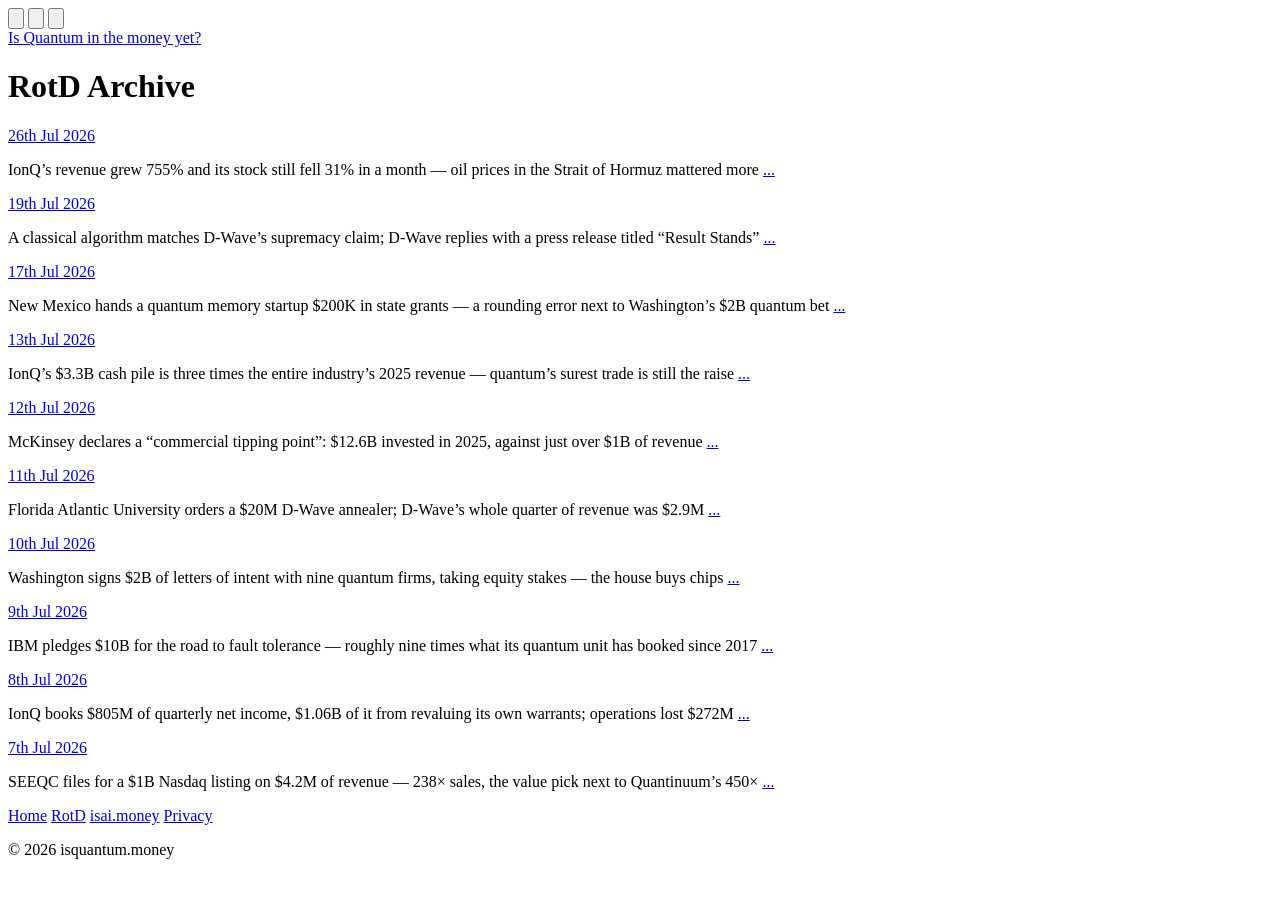
==== rotd/index.html @ f1ada610 "deploy: 2026-07-30" ====
<!DOCTYPE html>
<html lang="en">
  <head>
    <meta charset="UTF-8">
    <script>(function(){try{var t=localStorage.getItem('theme');if(t==='light'||t==='dark'){document.documentElement.setAttribute('data-theme',t);}}catch(e){}})();</script>
    <meta name="viewport" content="width=device-width, initial-scale=1.0">
    <meta http-equiv="X-UA-Compatible" content="IE=edge">

    <title>RotD Archive &mdash; Is Quantum in the Money Yet?</title>
    <meta name="description" content="Archive of RotD &mdash; the daily ridiculousness of the quantum industry&rsquo;s spending. Part of Is Quantum in the Money Yet?">
    <meta name="robots" content="index, follow">

    <link rel="canonical" href="https://isquantum.money/rotd/">
    
    

    <link rel="icon" type="image/svg+xml" href="/favicon.svg">

    <!-- Open Graph -->
    <meta property="og:type" content="website">
    <meta property="og:url" content="https://isquantum.money/rotd/">
    <meta property="og:title" content="RotD Archive &mdash; Is Quantum in the Money Yet?">
    <meta property="og:description" content="Archive of RotD &mdash; the daily ridiculousness of the quantum industry&rsquo;s spending.">
    <!-- og:image TBD — needs quantum-specific artwork (assets/OG.png, 1200×630) -->


    <link rel="stylesheet" href="/style.css">
    <script src="/theme.js" defer></script>

    
  </head>
  <body>

    <div class="theme-toggle" role="radiogroup" aria-label="Theme">
      <button type="button" data-theme-choice="light" role="radio" aria-checked="false" aria-label="Light" title="Light">
        <svg class="theme-toggle-icon" viewBox="0 0 24 24" aria-hidden="true">
          <circle cx="12" cy="12" r="4" fill="currentColor"/>
          <g stroke="currentColor" stroke-width="1.5" stroke-linecap="round">
            <line x1="12" y1="2" x2="12" y2="4.5"/>
            <line x1="12" y1="19.5" x2="12" y2="22"/>
            <line x1="2" y1="12" x2="4.5" y2="12"/>
            <line x1="19.5" y1="12" x2="22" y2="12"/>
            <line x1="4.93" y1="4.93" x2="6.64" y2="6.64"/>
            <line x1="17.36" y1="17.36" x2="19.07" y2="19.07"/>
            <line x1="4.93" y1="19.07" x2="6.64" y2="17.36"/>
            <line x1="17.36" y1="6.64" x2="19.07" y2="4.93"/>
          </g>
        </svg>
      </button>
      <button type="button" data-theme-choice="auto" role="radio" aria-checked="true" aria-label="Match system" title="Match system">
        <svg class="theme-toggle-icon" viewBox="0 0 24 24" aria-hidden="true">
          <circle cx="12" cy="12" r="9" fill="none" stroke="currentColor" stroke-width="1.5"/>
          <path d="M12 3a9 9 0 0 1 0 18Z" fill="currentColor"/>
        </svg>
      </button>
      <button type="button" data-theme-choice="dark" role="radio" aria-checked="false" aria-label="Dark" title="Dark">
        <svg class="theme-toggle-icon" viewBox="0 0 24 24" aria-hidden="true">
          <path d="M20 14.5A8.5 8.5 0 1 1 9.5 4a7 7 0 0 0 10.5 10.5Z" fill="currentColor"/>
        </svg>
      </button>
    </div>

    <div class="content" id="question">
      <a href="/">Is Quantum in the money yet?</a>
    </div>

    <div class="content archive-header">
      <h1>RotD Archive</h1>
    </div>

    <div class="content rotd-list">
<div class="aside rotd" id="rotd20260726">
  <div class="aside-title" title="Ridiculousness of the Day"><a href="/rotd/2026-07.html#rotd20260726">26th Jul 2026</a></div>
  <p class="rotd-body">IonQ&rsquo;s revenue grew 755% and its stock still fell 31% in a month &mdash; oil prices in the Strait of Hormuz mattered more <a href="https://www.tikr.com/blog/ionq-fell-31-in-a-month-was-the-selloff-justified" rel="noopener noreferrer">...</a></p>
</div>
<div class="aside rotd" id="rotd20260719">
  <div class="aside-title" title="Ridiculousness of the Day"><a href="/rotd/2026-07.html#rotd20260719">19th Jul 2026</a></div>
  <p class="rotd-body">A classical algorithm matches D-Wave&rsquo;s supremacy claim; D-Wave replies with a press release titled &ldquo;Result Stands&rdquo; <a href="https://www.dwavequantum.com/company/newsroom/press-release/d-wave-s-quantum-supremacy-result-stands/" rel="noopener noreferrer">...</a></p>
</div>
<div class="aside rotd" id="rotd20260717">
  <div class="aside-title" title="Ridiculousness of the Day"><a href="/rotd/2026-07.html#rotd20260717">17th Jul 2026</a></div>
  <p class="rotd-body">New Mexico hands a quantum memory startup $200K in state grants &mdash; a rounding error next to Washington&rsquo;s $2B quantum bet <a href="https://thequantuminsider.com/2026/07/14/photon-queue-wins-500000-grant-to-establish-quantum-technology-presence-in-new-mexico/" rel="noopener noreferrer">...</a></p>
</div>
<div class="aside rotd" id="rotd20260713">
  <div class="aside-title" title="Ridiculousness of the Day"><a href="/rotd/2026-07.html#rotd20260713">13th Jul 2026</a></div>
  <p class="rotd-body">IonQ&rsquo;s $3.3B cash pile is three times the entire industry&rsquo;s 2025 revenue &mdash; quantum&rsquo;s surest trade is still the raise <a href="https://www.ionq.com/news/ionq-announces-fourth-quarter-and-full-year-2025-financial-results" rel="noopener noreferrer">...</a></p>
</div>
<div class="aside rotd" id="rotd20260712">
  <div class="aside-title" title="Ridiculousness of the Day"><a href="/rotd/2026-07.html#rotd20260712">12th Jul 2026</a></div>
  <p class="rotd-body">McKinsey declares a &ldquo;commercial tipping point&rdquo;: $12.6B invested in 2025, against just over $1B of revenue <a href="https://www.mckinsey.com/capabilities/mckinsey-technology/our-insights/mckinsey-quantum-technology-monitor-2026-a-commercial-tipping-point" rel="noopener noreferrer">...</a></p>
</div>
<div class="aside rotd" id="rotd20260711">
  <div class="aside-title" title="Ridiculousness of the Day"><a href="/rotd/2026-07.html#rotd20260711">11th Jul 2026</a></div>
  <p class="rotd-body">Florida Atlantic University orders a $20M D-Wave annealer; D-Wave&rsquo;s whole quarter of revenue was $2.9M <a href="https://www.tradingview.com/news/tradingview:a2581256e5b7a:0-d-wave-quantum-reports-q1-2026-33-4m-bookings-588m-cash-q1-revenue-2-9m/" rel="noopener noreferrer">...</a></p>
</div>
<div class="aside rotd" id="rotd20260710">
  <div class="aside-title" title="Ridiculousness of the Day"><a href="/rotd/2026-07.html#rotd20260710">10th Jul 2026</a></div>
  <p class="rotd-body">Washington signs $2B of letters of intent with nine quantum firms, taking equity stakes &mdash; the house buys chips <a href="https://www.nist.gov/news-events/news/2026/05/department-commerce-announces-letters-intent-9-companies-2-billion" rel="noopener noreferrer">...</a></p>
</div>
<div class="aside rotd" id="rotd20260709">
  <div class="aside-title" title="Ridiculousness of the Day"><a href="/rotd/2026-07.html#rotd20260709">9th Jul 2026</a></div>
  <p class="rotd-body">IBM pledges $10B for the road to fault tolerance &mdash; roughly nine times what its quantum unit has booked since 2017 <a href="https://newsroom.ibm.com/2026-06-02-ibm-commits-more-than-10-billion-to-quantum-computing,-funding-its-roadmap-from-todays-leading-systems-to-the-worlds-first-fault-tolerant-quantum-computers" rel="noopener noreferrer">...</a></p>
</div>
<div class="aside rotd" id="rotd20260708">
  <div class="aside-title" title="Ridiculousness of the Day"><a href="/rotd/2026-07.html#rotd20260708">8th Jul 2026</a></div>
  <p class="rotd-body">IonQ books $805M of quarterly net income, $1.06B of it from revaluing its own warrants; operations lost $272M <a href="https://thequantuminsider.com/2026/05/06/ionq-reports-64-7-million-q1-2026-revenue-fueled-by-quantum-contracts-and-system-sales/" rel="noopener noreferrer">...</a></p>
</div>
<div class="aside rotd" id="rotd20260707">
  <div class="aside-title" title="Ridiculousness of the Day"><a href="/rotd/2026-07.html#rotd20260707">7th Jul 2026</a></div>
  <p class="rotd-body">SEEQC files for a $1B Nasdaq listing on $4.2M of revenue &mdash; 238&times; sales, the value pick next to Quantinuum&rsquo;s 450&times; <a href="https://quantumcomputingreport.com/seeqc-files-form-s-1-for-nasdaq-ipo-parallel-to-ongoing-allegro-merger-process/" rel="noopener noreferrer">...</a></p>
</div>
    </div>

    

    <nav class="sidebar" aria-label="Site links">
      <a class="sidebar-link" href="/">Home</a>
      <a class="sidebar-link" href="/rotd/">RotD</a>
      <a class="sidebar-link" href="https://isai.money" rel="noopener noreferrer">isai.money</a>
      <a class="sidebar-link" href="/privacy.html">Privacy</a>
    </nav>

    <footer>
      <p>
        &copy; <span id="copyright-year">2026</span> isquantum.money
      </p>
    </footer>

  </body>
</html>
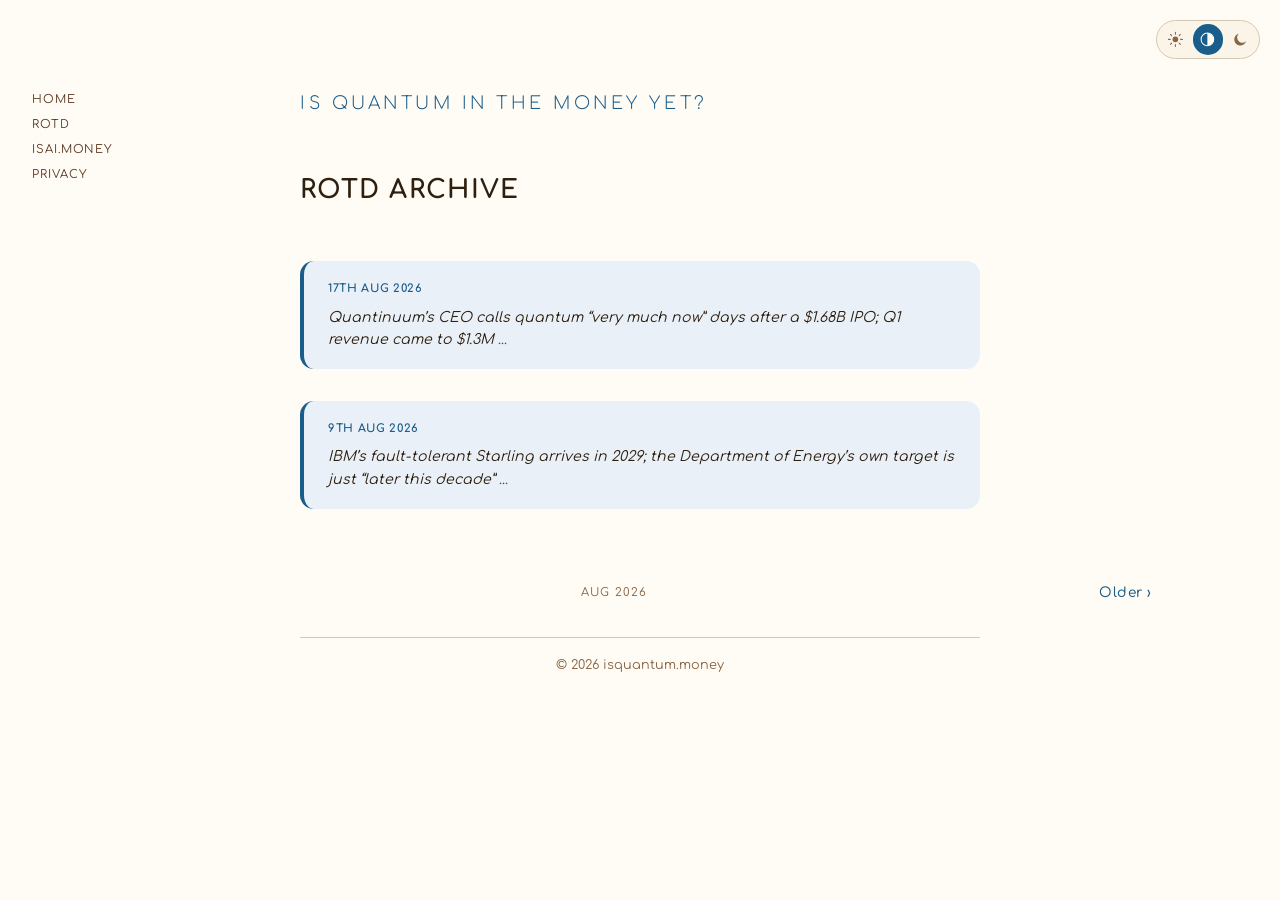
==== commit 09877964: "deploy: 2026-08-18" ====
--- a/rotd/index.html
+++ b/rotd/index.html
@@ -12,7 +12,7 @@
 
     <link rel="canonical" href="https://isquantum.money/rotd/">
     
-    
+    <link rel="next" href="/rotd/2026-07.html">
 
     <link rel="icon" type="image/svg+xml" href="/favicon.svg">
 
@@ -69,49 +69,17 @@
     </div>
 
     <div class="content rotd-list">
-<div class="aside rotd" id="rotd20260726">
-  <div class="aside-title" title="Ridiculousness of the Day"><a href="/rotd/2026-07.html#rotd20260726">26th Jul 2026</a></div>
-  <p class="rotd-body">IonQ&rsquo;s revenue grew 755% and its stock still fell 31% in a month &mdash; oil prices in the Strait of Hormuz mattered more <a href="https://www.tikr.com/blog/ionq-fell-31-in-a-month-was-the-selloff-justified" rel="noopener noreferrer">...</a></p>
+<div class="aside rotd" id="rotd20260817">
+  <div class="aside-title" title="Ridiculousness of the Day"><a href="/rotd/2026-08.html#rotd20260817">17th Aug 2026</a></div>
+  <p class="rotd-body">Quantinuum&rsquo;s CEO calls quantum &ldquo;very much now&rdquo; days after a $1.68B IPO; Q1 revenue came to $1.3M <a href="https://finance.yahoo.com/markets/stocks/articles/next-quantum-computing-ipo-ceo-123857021.html" rel="noopener noreferrer">...</a></p>
 </div>
-<div class="aside rotd" id="rotd20260719">
-  <div class="aside-title" title="Ridiculousness of the Day"><a href="/rotd/2026-07.html#rotd20260719">19th Jul 2026</a></div>
-  <p class="rotd-body">A classical algorithm matches D-Wave&rsquo;s supremacy claim; D-Wave replies with a press release titled &ldquo;Result Stands&rdquo; <a href="https://www.dwavequantum.com/company/newsroom/press-release/d-wave-s-quantum-supremacy-result-stands/" rel="noopener noreferrer">...</a></p>
-</div>
-<div class="aside rotd" id="rotd20260717">
-  <div class="aside-title" title="Ridiculousness of the Day"><a href="/rotd/2026-07.html#rotd20260717">17th Jul 2026</a></div>
-  <p class="rotd-body">New Mexico hands a quantum memory startup $200K in state grants &mdash; a rounding error next to Washington&rsquo;s $2B quantum bet <a href="https://thequantuminsider.com/2026/07/14/photon-queue-wins-500000-grant-to-establish-quantum-technology-presence-in-new-mexico/" rel="noopener noreferrer">...</a></p>
-</div>
-<div class="aside rotd" id="rotd20260713">
-  <div class="aside-title" title="Ridiculousness of the Day"><a href="/rotd/2026-07.html#rotd20260713">13th Jul 2026</a></div>
-  <p class="rotd-body">IonQ&rsquo;s $3.3B cash pile is three times the entire industry&rsquo;s 2025 revenue &mdash; quantum&rsquo;s surest trade is still the raise <a href="https://www.ionq.com/news/ionq-announces-fourth-quarter-and-full-year-2025-financial-results" rel="noopener noreferrer">...</a></p>
-</div>
-<div class="aside rotd" id="rotd20260712">
-  <div class="aside-title" title="Ridiculousness of the Day"><a href="/rotd/2026-07.html#rotd20260712">12th Jul 2026</a></div>
-  <p class="rotd-body">McKinsey declares a &ldquo;commercial tipping point&rdquo;: $12.6B invested in 2025, against just over $1B of revenue <a href="https://www.mckinsey.com/capabilities/mckinsey-technology/our-insights/mckinsey-quantum-technology-monitor-2026-a-commercial-tipping-point" rel="noopener noreferrer">...</a></p>
-</div>
-<div class="aside rotd" id="rotd20260711">
-  <div class="aside-title" title="Ridiculousness of the Day"><a href="/rotd/2026-07.html#rotd20260711">11th Jul 2026</a></div>
-  <p class="rotd-body">Florida Atlantic University orders a $20M D-Wave annealer; D-Wave&rsquo;s whole quarter of revenue was $2.9M <a href="https://www.tradingview.com/news/tradingview:a2581256e5b7a:0-d-wave-quantum-reports-q1-2026-33-4m-bookings-588m-cash-q1-revenue-2-9m/" rel="noopener noreferrer">...</a></p>
-</div>
-<div class="aside rotd" id="rotd20260710">
-  <div class="aside-title" title="Ridiculousness of the Day"><a href="/rotd/2026-07.html#rotd20260710">10th Jul 2026</a></div>
-  <p class="rotd-body">Washington signs $2B of letters of intent with nine quantum firms, taking equity stakes &mdash; the house buys chips <a href="https://www.nist.gov/news-events/news/2026/05/department-commerce-announces-letters-intent-9-companies-2-billion" rel="noopener noreferrer">...</a></p>
-</div>
-<div class="aside rotd" id="rotd20260709">
-  <div class="aside-title" title="Ridiculousness of the Day"><a href="/rotd/2026-07.html#rotd20260709">9th Jul 2026</a></div>
-  <p class="rotd-body">IBM pledges $10B for the road to fault tolerance &mdash; roughly nine times what its quantum unit has booked since 2017 <a href="https://newsroom.ibm.com/2026-06-02-ibm-commits-more-than-10-billion-to-quantum-computing,-funding-its-roadmap-from-todays-leading-systems-to-the-worlds-first-fault-tolerant-quantum-computers" rel="noopener noreferrer">...</a></p>
-</div>
-<div class="aside rotd" id="rotd20260708">
-  <div class="aside-title" title="Ridiculousness of the Day"><a href="/rotd/2026-07.html#rotd20260708">8th Jul 2026</a></div>
-  <p class="rotd-body">IonQ books $805M of quarterly net income, $1.06B of it from revaluing its own warrants; operations lost $272M <a href="https://thequantuminsider.com/2026/05/06/ionq-reports-64-7-million-q1-2026-revenue-fueled-by-quantum-contracts-and-system-sales/" rel="noopener noreferrer">...</a></p>
-</div>
-<div class="aside rotd" id="rotd20260707">
-  <div class="aside-title" title="Ridiculousness of the Day"><a href="/rotd/2026-07.html#rotd20260707">7th Jul 2026</a></div>
-  <p class="rotd-body">SEEQC files for a $1B Nasdaq listing on $4.2M of revenue &mdash; 238&times; sales, the value pick next to Quantinuum&rsquo;s 450&times; <a href="https://quantumcomputingreport.com/seeqc-files-form-s-1-for-nasdaq-ipo-parallel-to-ongoing-allegro-merger-process/" rel="noopener noreferrer">...</a></p>
+<div class="aside rotd" id="rotd20260809">
+  <div class="aside-title" title="Ridiculousness of the Day"><a href="/rotd/2026-08.html#rotd20260809">9th Aug 2026</a></div>
+  <p class="rotd-body">IBM&rsquo;s fault-tolerant Starling arrives in 2029; the Department of Energy&rsquo;s own target is just &ldquo;later this decade&rdquo; <a href="https://www.prnewswire.com/news-releases/the-quantum-sector-hits-an-inflection-point-federal-money-real-milestones-and-a-security-race-running-in-parallel-302818222.html" rel="noopener noreferrer">...</a></p>
 </div>
     </div>
 
-    
+    <nav class="content pager" aria-label="Archive pages"><span class="pager-placeholder"></span><span class="pager-page">Aug 2026</span><a class="pager-older" href="/rotd/2026-07.html">Older &rsaquo;</a></nav>
 
     <nav class="sidebar" aria-label="Site links">
       <a class="sidebar-link" href="/">Home</a>
--- a/style.css
+++ b/style.css
@@ -0,0 +1,768 @@
+/* ============================================================
+   Bauhaus / Solarized Light stylesheet
+   ============================================================ */
+
+/* Google Fonts: Comfortaa */
+@import url('https://fonts.googleapis.com/css2?family=Comfortaa:wght@300;400;500;600;700&display=swap');
+
+/* ── Design tokens ──────────────────────────────────────── */
+:root {
+  /* Backgrounds: cream & beige spectrum */
+  --bg-page:      #fefcf5;   /* very light cream — page background */
+  --bg-section:   #faf5e8;   /* slightly warmer, section backgrounds */
+  --bg-beige:     #f2ead8;   /* used for table heads */
+  --bg-rotd:      #eaf0f7;   /* cool blue-tinted pane for ROTD */
+
+  /* Foreground */
+  --fg-black:     #1c1c1c;   /* body text */
+  --fg-brown-dk:  #2e1f0f;   /* darkest title text */
+  --fg-brown:     #5c3520;   /* mid brown — subheadings, footer */
+  --fg-brown-lt:  #8a6545;   /* lighter brown — captions, meta */
+
+  /* Accents */
+  --accent-blue:  #1a5c8a;   /* deep blue — links */
+  --accent-red:   #8b1a1a;   /* deep red */
+  --accent-yellow:#b58900;   /* rich solarized yellow */
+  --accent-green: #3d6b00;   /* used sparingly */
+
+  /* Borders */
+  --border-main:  #d4c9b0;
+  --border-table: #c8bda0;
+
+  /* Typography */
+  --font-main: 'Comfortaa', 'Segoe UI', sans-serif;
+
+  /* Spacing rhythm */
+  --space-xs: 0.5rem;
+  --space-sm: 1rem;
+  --space-md: 2rem;
+  --space-lg: 3.5rem;
+  --space-xl: 5rem;
+}
+
+/* ── Dark tokens — Bauhaus / Solarized Dark ─────────────────
+   Applied automatically when the OS/browser reports a dark
+   appearance, unless overridden by an explicit user choice
+   (see [data-theme] below). Same token names, same relative
+   contrast relationships, warm palette inverted onto a near-
+   black ground. */
+@media (prefers-color-scheme: dark) {
+  :root {
+    --bg-page:      #1b140d;
+    --bg-section:   #221a12;
+    --bg-beige:     #2b2117;
+    --bg-rotd:      #16202b;
+
+    --fg-black:     #ede4d3;
+    --fg-brown-dk:  #f5ecd9;
+    --fg-brown:     #d9c3a0;
+    --fg-brown-lt:  #a68a68;
+
+    --accent-blue:  #6cb6e8;
+    --accent-red:   #e2726b;
+    --accent-yellow:#e0b64d;
+    --accent-green: #8bc34a;
+
+    --border-main:  #4a3c2a;
+    --border-table: #55442f;
+  }
+}
+
+/* Explicit user choice always wins over the OS/browser default above. */
+:root[data-theme="dark"] {
+  --bg-page:      #1b140d;
+  --bg-section:   #221a12;
+  --bg-beige:     #2b2117;
+  --bg-rotd:      #16202b;
+
+  --fg-black:     #ede4d3;
+  --fg-brown-dk:  #f5ecd9;
+  --fg-brown:     #d9c3a0;
+  --fg-brown-lt:  #a68a68;
+
+  --accent-blue:  #6cb6e8;
+  --accent-red:   #e2726b;
+  --accent-yellow:#e0b64d;
+  --accent-green: #8bc34a;
+
+  --border-main:  #4a3c2a;
+  --border-table: #55442f;
+}
+
+:root[data-theme="light"] {
+  --bg-page:      #fefcf5;
+  --bg-section:   #faf5e8;
+  --bg-beige:     #f2ead8;
+  --bg-rotd:      #eaf0f7;
+
+  --fg-black:     #1c1c1c;
+  --fg-brown-dk:  #2e1f0f;
+  --fg-brown:     #5c3520;
+  --fg-brown-lt:  #8a6545;
+
+  --accent-blue:  #1a5c8a;
+  --accent-red:   #8b1a1a;
+  --accent-yellow:#b58900;
+  --accent-green: #3d6b00;
+
+  --border-main:  #d4c9b0;
+  --border-table: #c8bda0;
+}
+
+/* ── Reset ──────────────────────────────────────────────── */
+*, *::before, *::after {
+  box-sizing: border-box;
+  margin: 0;
+  padding: 0;
+}
+
+/* ── A11y utility ───────────────────────────────────────── */
+.sr-only {
+  position: absolute;
+  width: 1px;
+  height: 1px;
+  padding: 0;
+  margin: -1px;
+  overflow: hidden;
+  clip: rect(0, 0, 0, 0);
+  white-space: nowrap;
+  border: 0;
+}
+
+/* ── Base ───────────────────────────────────────────────── */
+html {
+  font-size: 16px;
+  scroll-behavior: smooth;
+}
+
+body {
+  font-family: var(--font-main);
+  background-color: var(--bg-page);
+  color: var(--fg-black);
+  line-height: 1.75;
+  /* Wide left/right margins via padding — content is centred */
+  padding: var(--space-lg) 10%;
+}
+
+/* ── Links ──────────────────────────────────────────────── */
+a {
+  color: var(--accent-blue);
+  text-decoration: none;
+}
+a:hover,
+a:focus {
+  text-decoration: underline;
+  text-underline-offset: 3px;
+}
+
+/* ── Page-level layout wrapper ──────────────────────────── */
+/* All direct-body children share the same centred column */
+body > div.content,
+body > footer {
+  max-width: 680px;
+  margin-left: auto;
+  margin-right: auto;
+  margin-bottom: var(--space-lg);
+}
+
+/* ── Question heading ────────────────────────────────────── */
+#question {
+  font-size: clamp(0.85rem, 2.5vw, 1.1rem);
+  font-weight: 300;
+  text-transform: uppercase;
+  letter-spacing: 0.2em;
+  color: var(--fg-brown-lt);
+  text-align: left;
+  padding-top: var(--space-md);
+  padding-bottom: 0;
+}
+
+/* ── Yes / No hero answer ───────────────────────────────── */
+#yesno {
+  display: block;
+  font-family: var(--font-main);
+  font-weight: 700;
+  font-size: clamp(2.5rem, 9vw, 3.5rem);
+  text-transform: uppercase;
+  letter-spacing: 0.12em;
+  line-height: 1;
+
+  /* Gradient: dark brown → near-black */
+  background: linear-gradient(160deg, var(--fg-brown-dk) 0%, var(--fg-black) 60%);
+  -webkit-background-clip: text;
+  -webkit-text-fill-color: transparent;
+  background-clip: text;
+
+  padding: var(--space-xs) 0 var(--space-sm);
+  text-align: left;
+}
+
+/* Wrapper div for yesno — no separator */
+div.content:has(#yesno) {
+  margin-bottom: var(--space-md);
+}
+
+/* ── Aside — shared narrow right-aligned pane ───────────── */
+/* Used by both p.rotd and .totals. Split back out per-class if the
+   two ever visually diverge. */
+.aside {
+  background-color: var(--bg-rotd);
+  border-radius: 0.875rem;
+  border-left: 4px solid var(--accent-blue);
+  padding: 1.1rem 1.5rem;
+  color: var(--fg-brown-dk);
+  max-width: 52%;
+  margin-left: auto;
+  margin-right: 0;
+  margin-top: var(--space-lg);
+  margin-bottom: var(--space-lg);
+}
+
+/* ── RotD body — italic quote below the shared aside title ── */
+.rotd-body {
+  font-style: italic;
+  font-size: 0.88rem;
+  line-height: 1.6;
+}
+
+.rotd-body a {
+  color: var(--accent-blue);
+  font-style: normal;
+}
+
+/* ── "More RotD…" link — homepage only, sits inside .aside.rotd ─ */
+.aside.rotd .rotd-more {
+  display: block;
+  margin-top: 0.6rem;
+  font-size: 0.7rem;
+  text-transform: uppercase;
+  letter-spacing: 0.08em;
+  color: var(--fg-brown-lt);
+  text-align: right;
+}
+
+.aside.rotd .rotd-more:hover,
+.aside.rotd .rotd-more:focus {
+  color: var(--accent-blue);
+  text-decoration: none;
+}
+
+/* ── Discussion content ─────────────────────────────────── */
+p.content {
+  margin-bottom: 1.4rem;
+  font-size: 1rem;
+  color: var(--fg-black);
+  text-align: justify;
+  hyphens: auto;
+}
+
+p.content:last-of-type {
+  margin-bottom: 0;
+}
+
+p.content strong {
+  font-weight: 700;
+  color: var(--fg-brown-dk);
+}
+
+/* ── Lists ──────────────────────────────────────────────── */
+ul, ol {
+  padding-left: 1.5rem;
+  margin-bottom: var(--space-sm);
+}
+
+li {
+  margin-bottom: 0.35rem;
+}
+
+/* ── Headings ───────────────────────────────────────────── */
+h1, h2, h3, h4 {
+  font-family: var(--font-main);
+  text-transform: uppercase;
+  letter-spacing: 0.05em;
+  line-height: 1.2;
+  margin-bottom: var(--space-sm);
+}
+
+h1 {
+  font-size: 2rem;
+  font-weight: 700;
+  color: var(--fg-black);
+}
+
+h2 {
+  font-size: 1.4rem;
+  font-weight: 600;
+  color: var(--fg-brown-dk);
+  margin-top: var(--space-md);
+  padding-bottom: 0.3em;
+}
+
+h3 {
+  font-size: 1rem;
+  font-weight: 600;
+  color: var(--fg-brown);
+  margin-top: var(--space-sm);
+}
+
+/* ── Tables ─────────────────────────────────────────────── */
+table.content {
+  width: 100%;
+  border-collapse: collapse;
+  margin: var(--space-md) 0;
+  font-size: 0.875rem;
+  line-height: 1.5;
+}
+
+/* Column headers styled like h3 */
+table.content thead th {
+  font-family: var(--font-main);
+  font-weight: 600;
+  font-size: 0.75rem;
+  text-transform: uppercase;
+  letter-spacing: 0.06em;
+  color: var(--fg-brown);
+  background-color: var(--bg-beige);
+  padding: 0.625rem 0.875rem;
+  text-align: left;
+  border-top: 1px solid var(--border-table);
+  border-bottom: 1px solid var(--border-table);
+}
+
+table.content thead th:not(:last-child) {
+  border-right: 1px solid var(--border-table);
+}
+
+table.content tbody td {
+  padding: 0.6rem 0.875rem;
+  vertical-align: top;
+  border-bottom: 1px solid var(--border-table);
+}
+
+table.content tbody td:not(:last-child) {
+  border-right: 1px solid var(--border-table);
+}
+
+table.content tbody tr:last-child td {
+  border-bottom: none;
+}
+
+table.content tbody tr:nth-child(even) {
+  background-color: var(--bg-section);
+}
+
+table.content tbody strong {
+  font-weight: 600;
+  color: var(--fg-brown-dk);
+}
+
+/* ── Aside title — shared header for totals and RotD panes ── */
+.aside-title {
+  font-weight: 700;
+  text-transform: uppercase;
+  letter-spacing: 0.06em;
+  font-size: 0.7rem;
+  color: var(--accent-blue);
+  margin-bottom: var(--space-xs);
+}
+
+/* Show a subtle cursor hint when the title has a native tooltip. */
+.aside-title[title] {
+  cursor: help;
+}
+
+/* Archive date headers are permalinks — keep the title's own styling. */
+.aside-title a {
+  color: inherit;
+}
+
+/* Flag the entry a permalink landed on. */
+.aside.rotd:target {
+  border-left-color: var(--accent-red);
+}
+
+/* ── Running totals — left-aligned variant ──────────────── */
+.aside.totals {
+  margin-left: 0;
+  margin-right: auto;
+}
+
+/* ── Running totals — pane interior ────────────────────── */
+
+.total-item {
+  display: flex;
+  justify-content: space-between;
+  align-items: baseline;
+  gap: var(--space-md);
+}
+
+.total-item + .total-item {
+  margin-top: 0.2rem;
+}
+
+.total-label {
+  font-size: 0.88rem;
+  color: var(--fg-brown-dk);
+}
+
+.total-value {
+  font-family: ui-monospace, 'SF Mono', 'Menlo', 'Consolas', monospace;
+  font-size: 1rem;
+  font-weight: 750;
+  color: var(--fg-brown-dk);
+  font-variant-numeric: tabular-nums;
+  text-align: right;
+}
+
+.total-item.spend .total-value   { color: var(--accent-red); }
+.total-item.revenue .total-value { color: var(--accent-green); }
+
+/* ── Footnote references (superscript links in totals labels) ── */
+.fn-ref {
+  font-size: 0.6em;
+  color: var(--fg-brown-lt);
+  text-decoration: none;
+  vertical-align: super;
+  line-height: 0;
+  margin-left: 0.15em;
+  font-style: normal;
+}
+
+.fn-ref:hover {
+  color: var(--accent-blue);
+}
+
+/* ── Footnotes block ────────────────────────────────────── */
+.footnotes {
+  border-top: 1px solid var(--border-main);
+  padding-top: var(--space-sm);
+}
+
+.footnote {
+  font-size: 0.75rem;
+  color: var(--fg-brown-lt);
+  font-style: italic;
+  line-height: 1.55;
+  margin-bottom: 0.4rem;
+}
+
+.footnote:last-child {
+  margin-bottom: 0;
+}
+
+.footnote sup {
+  font-style: normal;
+  color: var(--fg-brown-lt);
+  margin-right: 0.2em;
+}
+
+.footnote strong {
+  font-style: normal;
+  font-weight: 600;
+  color: var(--fg-brown);
+}
+
+/* ── RotD archive — /rotd/ list pages ──────────────────── */
+/* Header block above the list */
+.archive-header {
+  margin-top: var(--space-sm);
+  margin-bottom: var(--space-md);
+}
+
+.archive-header h1 {
+  font-size: 1.6rem;
+  font-weight: 700;
+  color: var(--fg-brown-dk);
+  margin-bottom: 0.5rem;
+}
+
+
+/* Left-align + full-width the aside cards when they're in the archive list */
+.rotd-list .aside.rotd {
+  max-width: 100%;
+  margin-left: 0;
+  margin-right: 0;
+  margin-top: var(--space-md);
+  margin-bottom: var(--space-md);
+}
+
+.rotd-list .aside.rotd:first-child {
+  margin-top: 0;
+}
+
+/* ── Pager — prev/next navigation on archive pages ─────── */
+.pager {
+  display: flex;
+  justify-content: space-between;
+  align-items: center;
+  gap: var(--space-sm);
+  padding-top: var(--space-sm);
+  padding-bottom: var(--space-md);
+  margin-top: var(--space-md);
+  font-size: 0.85rem;
+}
+
+.pager-newer,
+.pager-older {
+  color: var(--accent-blue);
+  text-decoration: none;
+  font-weight: 500;
+  letter-spacing: 0.04em;
+}
+
+.pager-newer:hover,
+.pager-older:hover {
+  text-decoration: underline;
+  text-underline-offset: 3px;
+}
+
+.pager-page {
+  color: var(--fg-brown-lt);
+  font-size: 0.72rem;
+  text-transform: uppercase;
+  letter-spacing: 0.1em;
+}
+
+.pager-placeholder {
+  display: inline-block;
+  min-width: 1px;
+}
+
+/* ── Sidebar — flat site nav, identical on every page ───── */
+/* Narrow viewports: a centred horizontal strip above the footer.
+   Wide viewports (≥1120px, where a rail clears the 680px column):
+   a fixed rail in the left gutter. */
+.sidebar {
+  max-width: 680px;
+  margin: 0 auto var(--space-md);
+  display: flex;
+  flex-wrap: wrap;
+  justify-content: center;
+  column-gap: 1.5rem;
+  row-gap: 0.35rem;
+}
+
+.sidebar-link {
+  font-size: 0.72rem;
+  text-transform: uppercase;
+  letter-spacing: 0.08em;
+  color: var(--fg-brown);
+}
+
+.sidebar-link:hover,
+.sidebar-link:focus {
+  color: var(--accent-blue);
+}
+
+/* Inline icon links (e.g. Bluesky) sit at text height and inherit the
+   link colour, hover included. */
+.sidebar-link .sidebar-icon {
+  height: 1em;
+  width: auto;
+  fill: currentColor;
+  vertical-align: -0.125em;
+}
+
+@media (min-width: 1120px) {
+  .sidebar {
+    position: fixed;
+    top: calc(var(--space-lg) + var(--space-md));
+    left: 2rem;
+    width: 11rem;
+    display: block;
+    margin: 0;
+  }
+
+  .sidebar-link {
+    display: block;
+    padding: 0.15rem 0;
+  }
+}
+
+/* ── Prose pages (privacy etc.) — long-form text in the column ── */
+.prose p {
+  margin-bottom: 1rem;
+  font-size: 0.95rem;
+}
+
+.prose ul {
+  margin-bottom: var(--space-sm);
+  font-size: 0.95rem;
+}
+
+/* Section headings in the aside-title language — no underlines */
+.prose h2 {
+  font-size: 0.8rem;
+  font-weight: 700;
+  letter-spacing: 0.06em;
+  color: var(--accent-blue);
+  border-bottom: none;
+  padding-bottom: 0;
+  margin-top: var(--space-md);
+  margin-bottom: var(--space-xs);
+}
+
+.prose h3 {
+  font-size: 0.9rem;
+  color: var(--fg-brown);
+  margin-top: var(--space-sm);
+  margin-bottom: var(--space-xs);
+}
+
+.prose-meta {
+  color: var(--fg-brown-lt);
+  font-size: 0.8rem;
+}
+
+/* ── Ad slot ────────────────────────────────────────────── */
+.ad-slot {
+  max-width: 680px;
+  margin-left: auto;
+  margin-right: auto;
+  margin-bottom: var(--space-lg);
+  text-align: center;
+}
+
+/* ── Footer ─────────────────────────────────────────────── */
+footer {
+  border-top: 1px solid var(--border-main);
+  padding-top: var(--space-sm);
+  color: var(--fg-brown-lt);
+  font-size: 0.8rem;
+  text-align: center;
+  max-width: 680px;
+  margin-left: auto;
+  margin-right: auto;
+  margin-bottom: 0;
+}
+
+footer a:hover {
+  color: var(--accent-blue);
+}
+
+/* ── Theme toggle — floating light/auto/dark segmented control ── */
+.theme-toggle {
+  position: fixed;
+  top: 1.25rem;
+  right: 1.25rem;
+  z-index: 1000;
+  display: flex;
+  gap: 0.15rem;
+  background-color: var(--bg-section);
+  border: 1px solid var(--border-main);
+  border-radius: 999px;
+  padding: 0.2rem;
+}
+
+.theme-toggle button {
+  all: unset;
+  box-sizing: border-box;
+  cursor: pointer;
+  display: flex;
+  align-items: center;
+  justify-content: center;
+  width: 1.9rem;
+  height: 1.9rem;
+  border-radius: 999px;
+  color: var(--fg-brown-lt);
+}
+
+.theme-toggle button:hover,
+.theme-toggle button:focus-visible {
+  color: var(--accent-blue);
+}
+
+.theme-toggle button:focus-visible {
+  outline: 2px solid var(--accent-blue);
+  outline-offset: 2px;
+}
+
+.theme-toggle button[aria-checked="true"] {
+  background-color: var(--accent-blue);
+  color: var(--bg-page);
+}
+
+.theme-toggle button[aria-checked="true"]:hover,
+.theme-toggle button[aria-checked="true"]:focus-visible {
+  color: var(--bg-page);
+}
+
+.theme-toggle-icon {
+  width: 1.05rem;
+  height: 1.05rem;
+  fill: currentColor;
+}
+
+/* ── Responsive: Tablet (≤ 1024px) ─────────────────────── */
+@media (max-width: 1024px) {
+  body {
+    padding: var(--space-md) 6%;
+  }
+}
+
+/* ── Responsive: Mobile (≤ 640px) ──────────────────────── */
+@media (max-width: 640px) {
+  body {
+    padding: var(--space-sm) var(--space-sm);
+  }
+
+  body > div.content,
+  body > footer {
+    max-width: 100%;
+  }
+
+  p.content {
+    text-align: left;
+    hyphens: none;
+  }
+
+  #yesno {
+    font-size: clamp(2.5rem, 16vw, 4rem);
+    letter-spacing: 0.08em;
+  }
+
+  .aside {
+    max-width: 100%;
+    margin-left: auto;
+    margin-right: auto;
+    padding: 1rem 1.25rem;
+    border-radius: 0.625rem;
+  }
+
+  .rotd-body { font-size: 0.88rem; }
+
+  /* Make wide tables horizontally scrollable on small screens */
+  div.content {
+    overflow-x: auto;
+    -webkit-overflow-scrolling: touch;
+  }
+
+  table.content {
+    font-size: 0.78rem;
+    min-width: 560px;
+  }
+
+  table.content thead th,
+  table.content tbody td {
+    padding: 0.45rem 0.625rem;
+  }
+
+  footer {
+    font-size: 0.75rem;
+    padding-top: var(--space-xs);
+  }
+
+  body > div.content {
+    margin-bottom: var(--space-md);
+  }
+
+  .theme-toggle {
+    top: 0.75rem;
+    right: 0.75rem;
+  }
+
+  .theme-toggle button {
+    width: 1.7rem;
+    height: 1.7rem;
+  }
+}
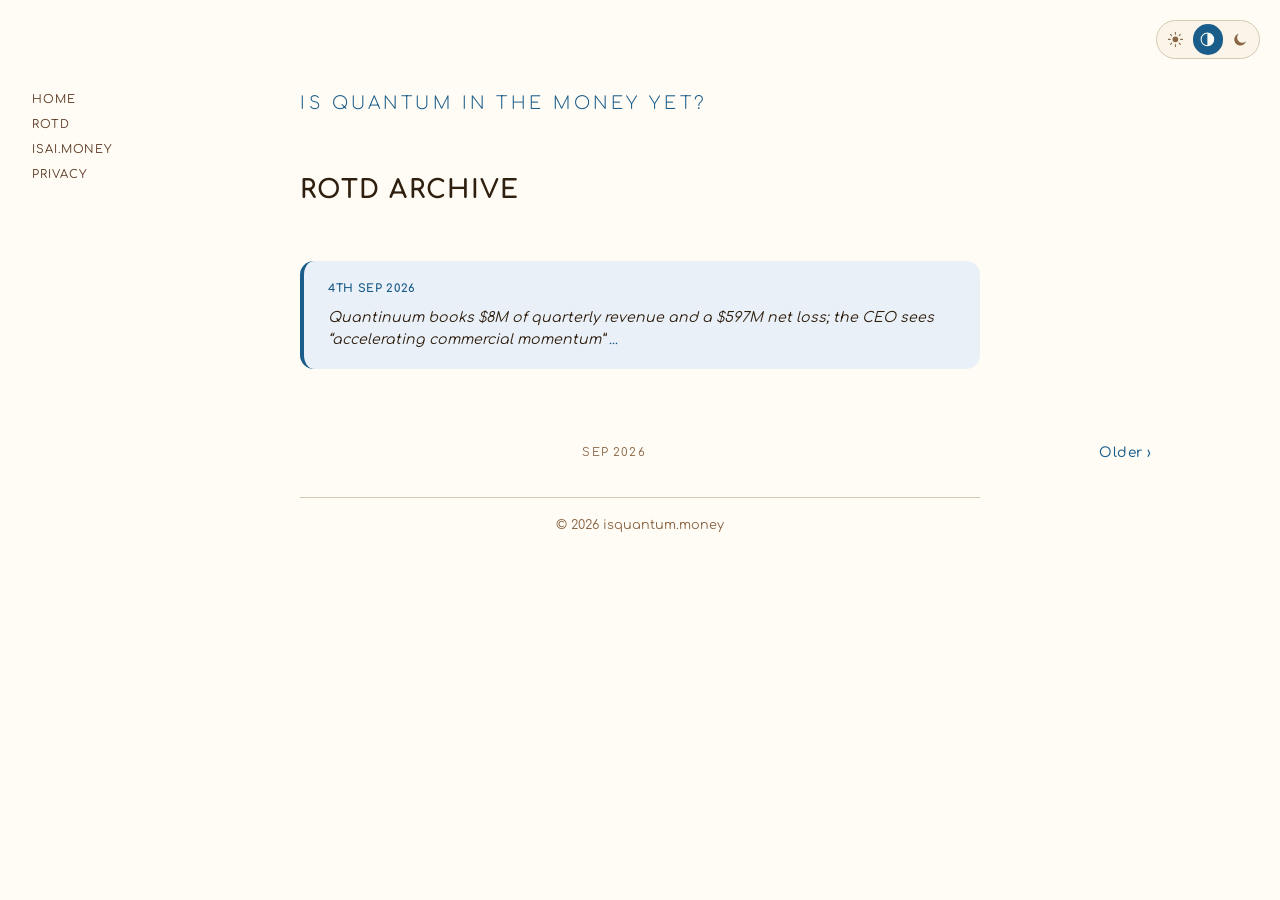
==== commit 3a1c49ac: "deploy: 2026-09-04" ====
--- a/rotd/index.html
+++ b/rotd/index.html
@@ -12,7 +12,7 @@
 
     <link rel="canonical" href="https://isquantum.money/rotd/">
     
-    <link rel="next" href="/rotd/2026-07.html">
+    <link rel="next" href="/rotd/2026-08.html">
 
     <link rel="icon" type="image/svg+xml" href="/favicon.svg">
 
@@ -69,17 +69,13 @@
     </div>
 
     <div class="content rotd-list">
-<div class="aside rotd" id="rotd20260817">
-  <div class="aside-title" title="Ridiculousness of the Day"><a href="/rotd/2026-08.html#rotd20260817">17th Aug 2026</a></div>
-  <p class="rotd-body">Quantinuum&rsquo;s CEO calls quantum &ldquo;very much now&rdquo; days after a $1.68B IPO; Q1 revenue came to $1.3M <a href="https://finance.yahoo.com/markets/stocks/articles/next-quantum-computing-ipo-ceo-123857021.html" rel="noopener noreferrer">...</a></p>
-</div>
-<div class="aside rotd" id="rotd20260809">
-  <div class="aside-title" title="Ridiculousness of the Day"><a href="/rotd/2026-08.html#rotd20260809">9th Aug 2026</a></div>
-  <p class="rotd-body">IBM&rsquo;s fault-tolerant Starling arrives in 2029; the Department of Energy&rsquo;s own target is just &ldquo;later this decade&rdquo; <a href="https://www.prnewswire.com/news-releases/the-quantum-sector-hits-an-inflection-point-federal-money-real-milestones-and-a-security-race-running-in-parallel-302818222.html" rel="noopener noreferrer">...</a></p>
+<div class="aside rotd" id="rotd20260904">
+  <div class="aside-title" title="Ridiculousness of the Day"><a href="/rotd/2026-09.html#rotd20260904">4th Sep 2026</a></div>
+  <p class="rotd-body">Quantinuum books $8M of quarterly revenue and a $597M net loss; the CEO sees &ldquo;accelerating commercial momentum&rdquo; <a href="https://finance.yahoo.com/technology/articles/quantinuum-q2-2026-earnings-revenue-113810671.html" rel="noopener noreferrer">...</a></p>
 </div>
     </div>
 
-    <nav class="content pager" aria-label="Archive pages"><span class="pager-placeholder"></span><span class="pager-page">Aug 2026</span><a class="pager-older" href="/rotd/2026-07.html">Older &rsaquo;</a></nav>
+    <nav class="content pager" aria-label="Archive pages"><span class="pager-placeholder"></span><span class="pager-page">Sep 2026</span><a class="pager-older" href="/rotd/2026-08.html">Older &rsaquo;</a></nav>
 
     <nav class="sidebar" aria-label="Site links">
       <a class="sidebar-link" href="/">Home</a>
--- a/style.css
+++ b/style.css
@@ -230,8 +230,9 @@
   font-style: normal;
 }
 
-/* ── "More RotD…" link — homepage only, sits inside .aside.rotd ─ */
-.aside.rotd .rotd-more {
+/* ── "More…" link — homepage only. Two homes: inside .aside.rotd on the
+      discussion panel, and below the list in the Recent News section. ─ */
+.rotd-more {
   display: block;
   margin-top: 0.6rem;
   font-size: 0.7rem;
@@ -241,10 +242,15 @@
   text-align: right;
 }
 
-.aside.rotd .rotd-more:hover,
-.aside.rotd .rotd-more:focus {
+.rotd-more:hover,
+.rotd-more:focus {
   color: var(--accent-blue);
   text-decoration: none;
+}
+
+/* Below the list it needs more room than it does inside a card. */
+.rotd-list > .rotd-more {
+  margin-top: var(--space-sm);
 }
 
 /* ── Discussion content ─────────────────────────────────── */
@@ -490,6 +496,24 @@
   margin-top: 0;
 }
 
+/* ── Homepage "Recent News" — reuses the .rotd-list cards above ── */
+/* Sibling of the list, not its parent, so .rotd-list .aside.rotd:first-child
+   keeps matching the first card. Heading sits in the .aside-title language
+   (small blue caps) rather than the archive's larger h1. */
+.section-header {
+  margin-bottom: var(--space-sm);
+}
+
+.section-header h2 {
+  font-size: 0.7rem;
+  font-weight: 700;
+  letter-spacing: 0.06em;
+  color: var(--accent-blue);
+  margin-top: 0;
+  margin-bottom: 0;
+  padding-bottom: 0;
+}
+
 /* ── Pager — prev/next navigation on archive pages ─────── */
 .pager {
   display: flex;
